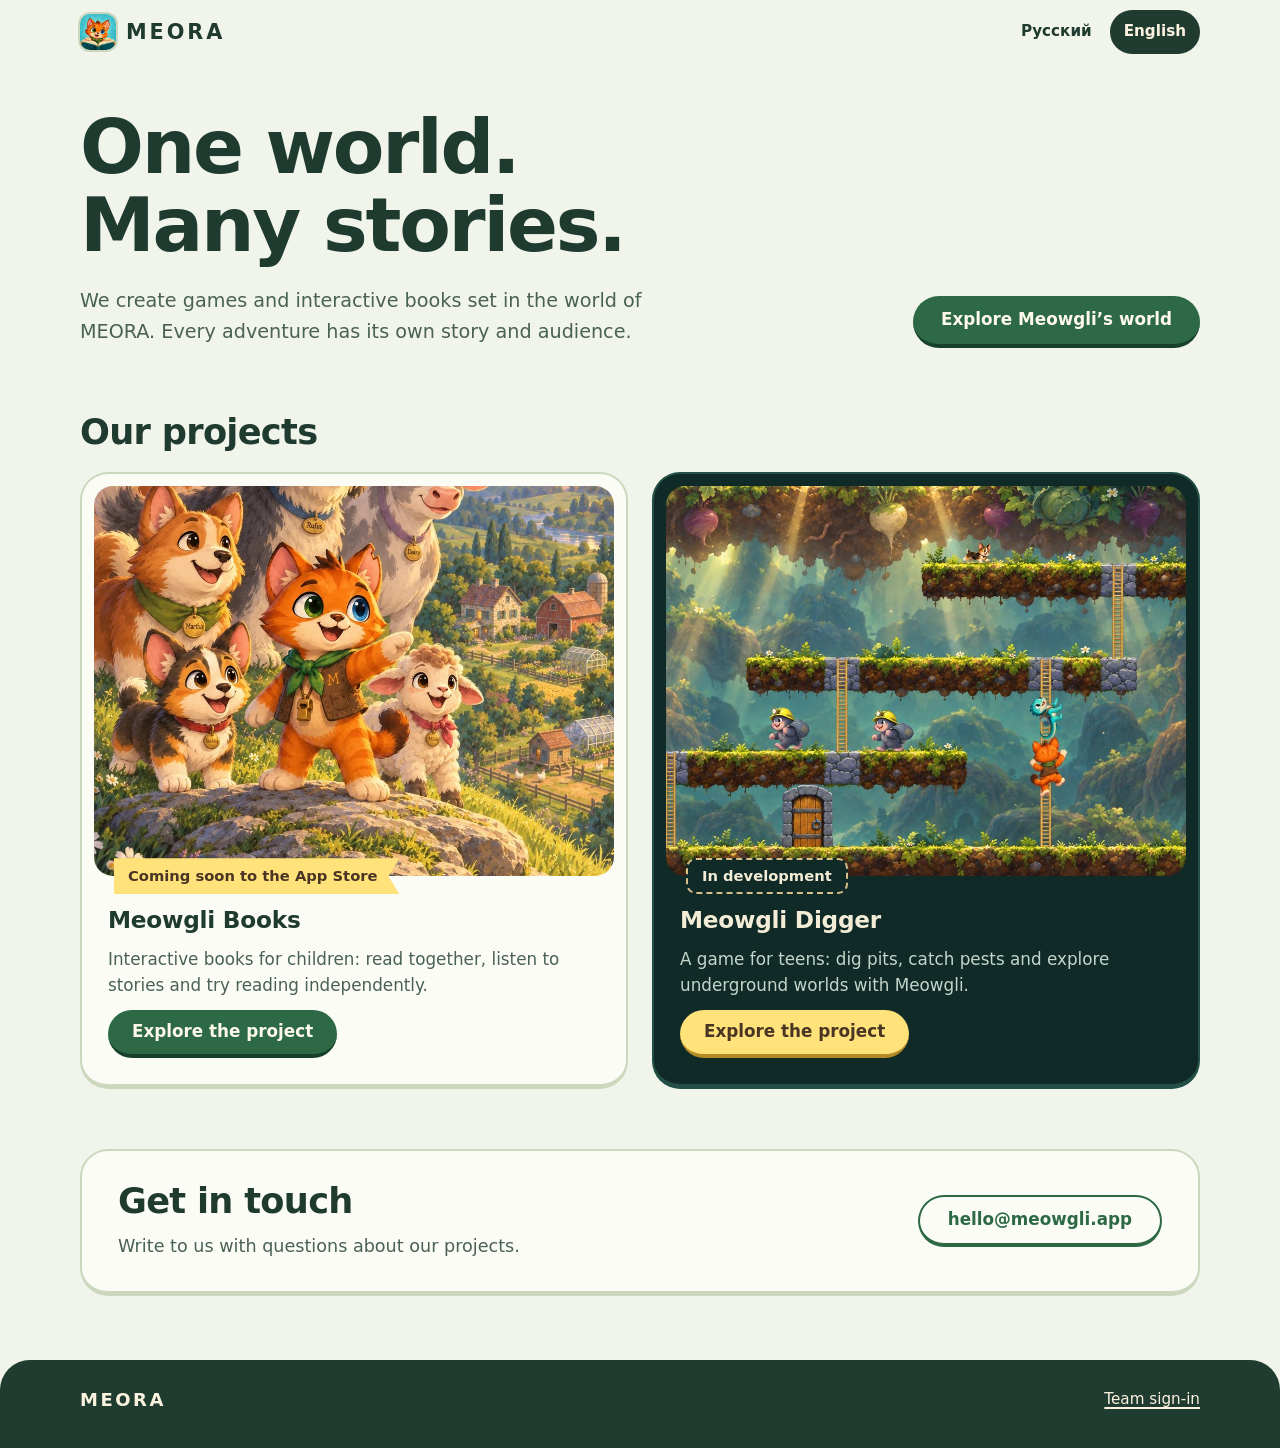
==== en/index.html @ 54ad19a6 "meoraworld.com: build_site.py" ====
<!doctype html><html lang="en"><head><meta charset="utf-8"><meta name="viewport" content="width=device-width,initial-scale=1"><title>MEORA — games and interactive books studio</title><meta name="description" content="MEORA creates games and interactive books. Discover Meowgli Books for children and Meowgli Digger, an adventure game for teens."><link rel="canonical" href="https://meoraworld.com/en/"><link rel="alternate" hreflang="ru" href="https://meoraworld.com/ru/"><link rel="alternate" hreflang="en" href="https://meoraworld.com/en/"><link rel="alternate" hreflang="x-default" href="https://meoraworld.com/"><meta property="og:title" content="MEORA — games and interactive books studio"><meta property="og:description" content="MEORA creates games and interactive books. Discover Meowgli Books for children and Meowgli Digger, an adventure game for teens."><meta property="og:url" content="https://meoraworld.com/en/"><meta property="og:image" content="https://meoraworld.com/assets/og.jpg"><meta property="og:image:width" content="1200"><meta property="og:image:height" content="630"><meta property="og:image:alt" content="Meowgli"><meta property="og:locale" content="en_US"><meta property="og:type" content="website"><meta property="og:site_name" content="MEORA"><meta name="twitter:card" content="summary_large_image"><meta name="theme-color" content="#f1f4ea" media="(prefers-color-scheme: light)"><meta name="theme-color" content="#12211a" media="(prefers-color-scheme: dark)"><link rel="icon" type="image/png" href="/assets/meowgli.png"><link rel="apple-touch-icon" href="/assets/meowgli.png"><link rel="stylesheet" href="/style.css"><script type="application/ld+json">{"@context": "https://schema.org", "@graph": [{"@type": "Organization", "@id": "https://meoraworld.com/#organization", "name": "MEORA", "url": "https://meoraworld.com/", "email": "hello@meowgli.app"}, {"@type": "WebSite", "@id": "https://meoraworld.com/#website", "name": "MEORA", "url": "https://meoraworld.com/", "inLanguage": ["ru", "en"], "publisher": {"@id": "https://meoraworld.com/#organization"}}]}</script></head><body><a class="skip" href="#main">Skip to content</a><header class="top"><div class="wrap top-in"><a class="brand" href="/en/"><img class="brand-mark" src="/assets/meowgli.png" alt="" width="36" height="36">MEORA</a><nav class="langs" aria-label="Language"><a href="/ru/" hreflang="ru" lang="ru">Русский</a><span aria-current="page">English</span></nav></div></header><main id="main"><section class="hero"><div class="wrap hero-in"><h1>One world. Many stories.</h1><p class="intro">We create games and interactive books set in the world of MEORA. Every adventure has its own story and audience.</p><a class="button" href="https://meowgli.app/en/">Explore Meowgli’s world</a></div></section><section class="shelf" aria-labelledby="projects"><div class="wrap"><h2 id="projects">Our projects</h2><div class="windows"><article class="window books"><figure class="pic"><img src="/assets/farm.jpg" alt="Cover of Our Farm" width="1000" height="1333" loading="eager" fetchpriority="high"></figure><p class="status">Coming soon to the App Store</p><div class="window-body"><h3>Meowgli Books</h3><p>Interactive books for children: read together, listen to stories and try reading independently.</p><a class="button" href="https://meowgli.app/en/books/">Explore the project<span class="vh"> — Meowgli Books</span></a></div></article><article class="window digger night"><figure class="pic"><img src="/assets/digger.jpg" alt="Key art of the underground world in Meowgli Digger" width="1200" height="675" loading="lazy"></figure><p class="status wip">In development</p><div class="window-body"><h3>Meowgli Digger</h3><p>A game for teens: dig pits, catch pests and explore underground worlds with Meowgli.</p><a class="button" href="https://meowgli.app/en/digger/">Explore the project<span class="vh"> — Meowgli Digger</span></a></div></article></div></div></section><section class="contact"><div class="wrap contact-in"><h2>Get in touch</h2><p>Write to us with questions about our projects.</p><a class="button ghost" href="mailto:hello@meowgli.app">hello@meowgli.app</a></div></section></main><footer class="foot"><div class="wrap foot-in"><span>MEORA</span><a href="https://tracker.meoraworld.com" rel="nofollow">Team sign-in</a></div></footer></body></html>
---- style.css ----
:root{
  color-scheme:light dark;
  --ui:ui-rounded,"SF Pro Rounded",system-ui,-apple-system,"Segoe UI",Roboto,"Helvetica Neue",Arial,sans-serif;
  --gutter:clamp(16px,4.5vw,40px);
  --bg:#f1f4ea;--card:#fbfcf6;--edge:#cbd8bd;--text:#1f3a2e;--muted:#4a6155;--link:#2c6944;
  --band:#203b2f;--on-band:#fbf3df;--on-band-soft:#c9d9c6;--pill:#203b2f;--on-pill:#fbf3df;
  --chip:#ffe27a;--on-chip:#4a3423;--stitch:#b99a5b;
  --btn:#2c6944;--btn-lip:#17402b;--on-btn:#fff9ea;
  --focus:#9a4700;--focus-on-band:#ffe27a;
}
@media(prefers-color-scheme:dark){:root{
  --bg:#12211a;--card:#1b3126;--edge:#325240;--text:#f1e8d0;--muted:#b8c9b9;--link:#e6c07f;
  --band:#0f1f17;--on-band-soft:#bdd0be;--pill:#f1e8d0;--on-pill:#12211a;--stitch:#8c7340;
  --btn:#e0b878;--btn-lip:#9a7a3f;--on-btn:#23311f;--focus:#ffbf78}}

*{box-sizing:border-box}
html{background:var(--bg);-webkit-text-size-adjust:100%}
body{margin:0;min-height:100vh;min-height:100svh;display:flex;flex-direction:column;background:var(--bg);color:var(--text);font:400 18px/1.65 var(--ui);overflow-wrap:break-word}
main{flex:1}
img{display:block;max-width:100%;height:auto}
a{color:var(--link);text-underline-offset:.2em;text-decoration-thickness:1.5px}
a:focus-visible{outline:3px solid var(--focus);outline-offset:3px;border-radius:6px}
.wrap{width:min(1120px,100% - 2 * var(--gutter));margin-inline:auto}
.skip{position:absolute;left:var(--gutter);top:-90px;z-index:10;padding:12px 18px;border-radius:12px;background:var(--card);color:var(--text);font-weight:700}
.skip:focus{top:10px}
.vh{position:absolute;width:1px;height:1px;overflow:hidden;clip:rect(0 0 0 0);white-space:nowrap}

/* Шапка */
.top-in{display:flex;align-items:center;justify-content:space-between;gap:12px;padding:8px 0}
.brand{display:inline-flex;align-items:center;gap:10px;min-height:48px;color:var(--text);font-weight:800;font-size:1.3rem;letter-spacing:.14em;text-decoration:none}
.brand-mark{width:36px;height:36px;border-radius:10px;box-shadow:0 0 0 2px var(--edge)}
.langs{display:flex;gap:4px}
.langs a,.langs span{display:inline-flex;align-items:center;justify-content:center;min-height:44px;min-width:44px;padding:0 14px;border-radius:999px;color:var(--text);font-weight:700;font-size:.95rem;text-decoration:none}
.langs a:hover{background:rgba(32,59,47,.09)}
.langs span{background:var(--pill);color:var(--on-pill);font-weight:800}

/* Сцена: заголовок и вход во вселенную */
.hero{padding:28px 0 40px}
.hero-in{display:grid;gap:22px;justify-items:start}
.hero h1{margin:0;max-width:11em;font:800 clamp(2.6rem,12vw,4.7rem)/1.04 var(--ui);letter-spacing:-.03em;text-wrap:balance}
.intro{margin:0;max-width:31em;font-size:1.2rem;line-height:1.6;color:var(--muted)}
.button{display:inline-flex;align-items:center;justify-content:center;min-height:52px;padding:0 28px;border-radius:999px;background:var(--btn);color:var(--on-btn);font-weight:800;font-size:1.05rem;text-align:center;text-decoration:none;border-bottom:4px solid var(--btn-lip)}
.button:active{transform:translateY(2px);border-bottom-width:2px}
.button.ghost{background:transparent;color:var(--link);border:2px solid var(--btn);border-bottom-width:4px}
@media(min-width:900px){
  .hero{padding:44px 0 56px}
  .hero-in{grid-template-columns:minmax(0,1fr) auto;align-items:end;column-gap:48px}
  .hero h1{grid-column:1}
  .intro{grid-column:1}
  .hero .button{grid-column:2;grid-row:1 / span 2;align-self:end}
}

/* Проекты: две рамки с картинами */
.shelf{padding:8px 0 56px}
.shelf h2,.contact h2{margin:0 0 20px;font:800 clamp(1.6rem,6vw,2.2rem)/1.15 var(--ui);letter-spacing:-.02em}
.windows{display:grid;gap:18px}
.window{display:flex;flex-direction:column;gap:14px;padding:10px 10px 22px;background:var(--card);color:var(--text);border:2px solid var(--edge);border-bottom-width:5px;border-radius:28px}
.window .pic{margin:0}
.window .pic img{width:100%;aspect-ratio:3/2;object-fit:cover;border-radius:19px}
.window.books .pic img{object-position:50% 68%}
.window.digger .pic img{object-position:72% 50%}
.window-body{flex:1;display:flex;flex-direction:column;align-items:flex-start;gap:12px;padding:0 14px}
.window h3{margin:0;font:800 1.45rem/1.2 var(--ui);letter-spacing:-.01em}
.window-body p{margin:0;color:var(--muted);font-size:1.05rem;line-height:1.55}
.window .status{position:relative;z-index:1;align-self:flex-start;margin:-32px 0 -2px 16px}
.window .button{margin-top:auto;min-height:48px;padding:0 24px}
.window.night{--card:#102b27;--edge:#244f47;--text:#f3ecd6;--muted:#c3d5ca;--btn:var(--chip);--btn-lip:#b58b25;--on-btn:var(--on-chip);--stitch:#d8c18c}
.window.night .button{color:var(--on-chip)}
@media(prefers-color-scheme:dark){.window.night{--card:#0b201d;--edge:#1f4a43}}
@media(hover:hover){.window{transition:transform .15s,box-shadow .15s}.window:hover{transform:translateY(-3px);box-shadow:0 14px 26px -16px rgba(32,59,47,.55)}}
@media(min-width:760px){
  .windows{grid-template-columns:1fr 1fr;gap:24px}
  .window{padding:12px 12px 26px}
  .window .pic img{aspect-ratio:4/3}
  .window .status{margin-left:20px}
}

/* Ярлыки статуса: «скоро» — золотая ленточка с вырезом (как ушко Мяугли), «в разработке» — пунктир, как стежки */
.status{display:inline-flex;align-items:center;margin:0;min-height:36px;padding:4px 22px 4px 14px;font-size:.92rem;font-weight:800;line-height:1.25;color:var(--on-chip);background:var(--chip);clip-path:polygon(0 0,100% 0,calc(100% - 11px) 50%,100% 100%,0 100%)}
.status.wip{padding:3px 14px;background:var(--card);color:var(--text);border:2px dashed var(--stitch);border-radius:10px;clip-path:none}

/* Контакт */
.contact{padding:4px 0 64px}
.contact-in{display:grid;gap:10px;justify-items:start}
.contact-in .button{margin-top:10px}
.contact p{margin:0;max-width:30em;color:var(--muted);font-size:1.1rem}
.contact h2{margin-bottom:0}
@media(min-width:900px){
  .contact-in{grid-template-columns:minmax(0,1fr) auto;align-items:center;column-gap:48px;padding:30px 36px;border:2px solid var(--edge);border-bottom-width:5px;border-radius:28px;background:var(--card)}
  .contact-in .button{grid-column:2;grid-row:1 / span 2;margin-top:0}
}

/* Подвал */
.foot{background:var(--band);color:var(--on-band-soft);padding:18px 0 26px;border-radius:30px 30px 0 0}
.foot-in{display:flex;flex-wrap:wrap;align-items:center;justify-content:space-between;gap:0 22px}
.foot-in span{font-weight:800;letter-spacing:.14em;color:var(--on-band)}
.foot a{display:inline-flex;align-items:center;justify-content:center;min-height:44px;min-width:44px;color:var(--on-band);font-size:.95rem}
.foot a:focus-visible{outline-color:var(--focus-on-band)}

/* Выбор языка и 404 */
.choose{flex:1;display:grid;align-content:center;justify-items:center;gap:18px;padding:48px var(--gutter);text-align:center}
.choose .brand{min-height:0}
.choose h1{margin:0;font:800 clamp(1.8rem,7vw,2.6rem)/1.15 var(--ui);letter-spacing:-.02em}
.choose p{margin:0;color:var(--muted)}
.choose ul{display:grid;gap:12px;width:min(320px,100%);margin:6px 0 0;padding:0;list-style:none}
.choose li a{display:flex;align-items:center;justify-content:center;min-height:56px;padding:0 28px;border-radius:999px;background:var(--pill);color:var(--on-pill);font-weight:800;text-decoration:none;border-bottom:4px solid #0b1912}
@media(prefers-color-scheme:dark){.choose li a{border-bottom-color:#c9b98f}}
.choose li a:focus-visible{outline-color:var(--focus)}

@media(prefers-reduced-motion:reduce){*{transition:none!important}}
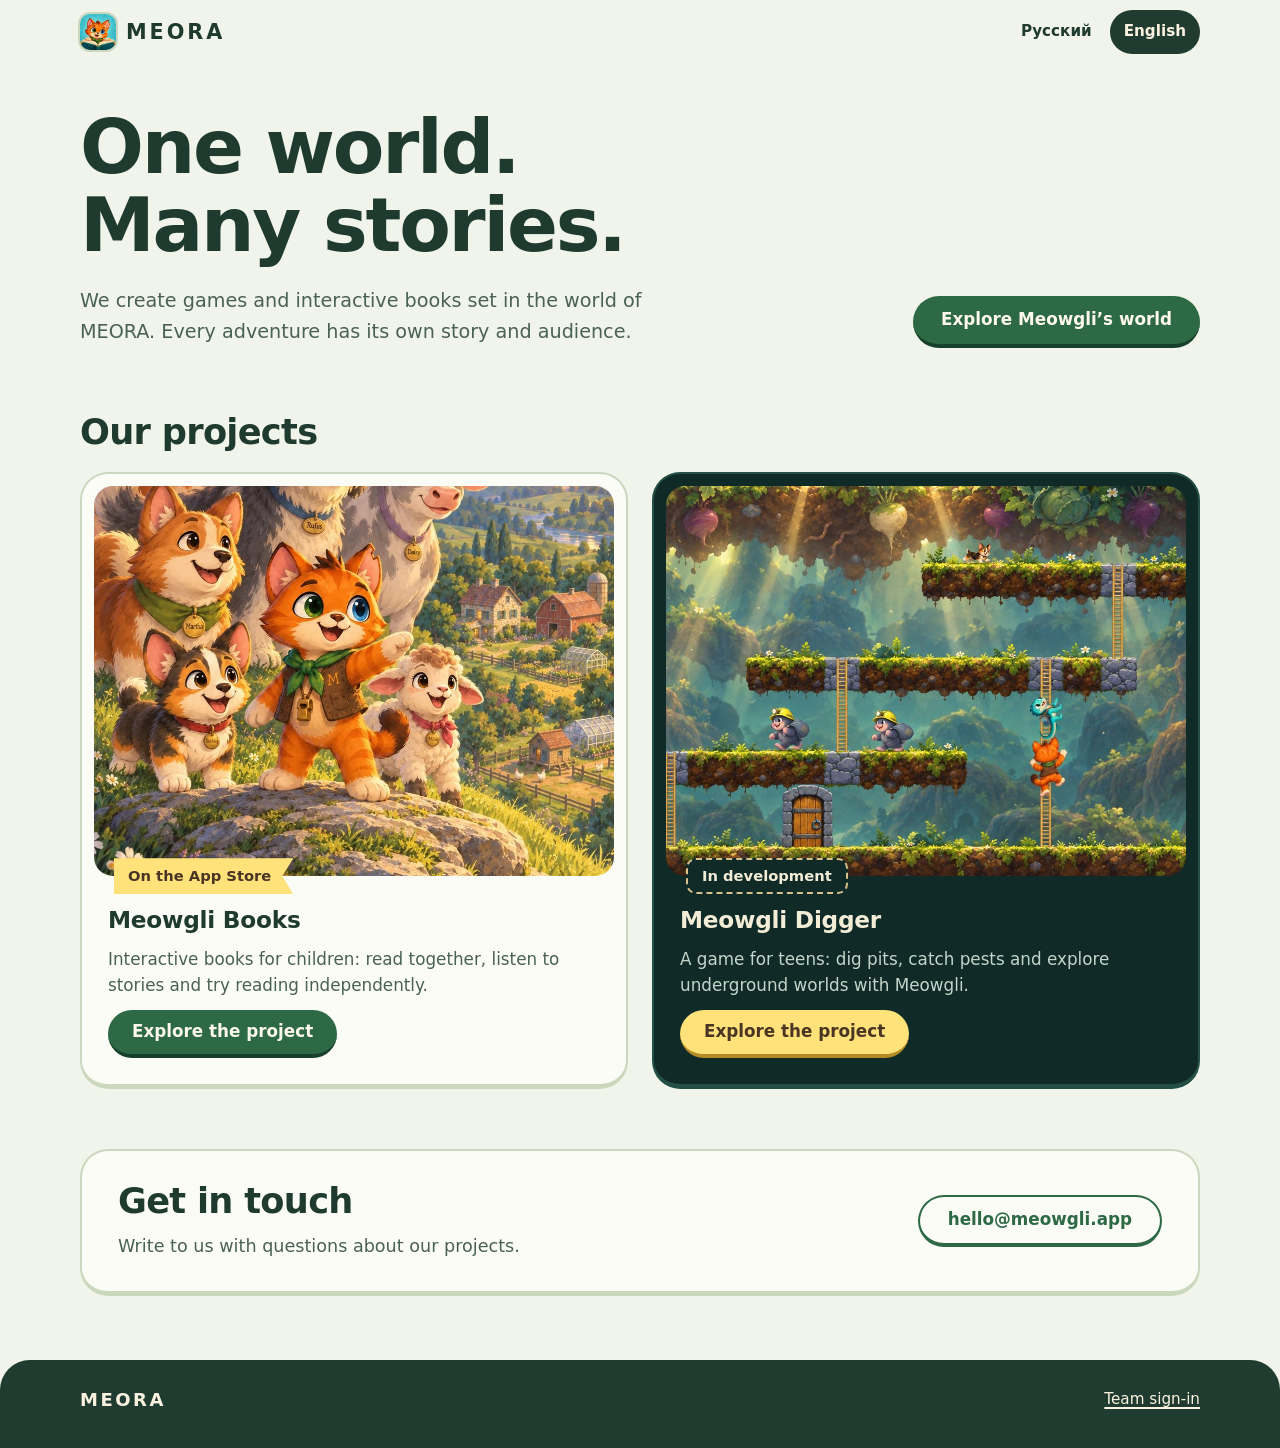
==== commit e532d665: "meoraworld.com: build_site.py" ====
--- a/en/index.html
+++ b/en/index.html
@@ -1 +1 @@
-<!doctype html><html lang="en"><head><meta charset="utf-8"><meta name="viewport" content="width=device-width,initial-scale=1"><title>MEORA — games and interactive books studio</title><meta name="description" content="MEORA creates games and interactive books. Discover Meowgli Books for children and Meowgli Digger, an adventure game for teens."><link rel="canonical" href="https://meoraworld.com/en/"><link rel="alternate" hreflang="ru" href="https://meoraworld.com/ru/"><link rel="alternate" hreflang="en" href="https://meoraworld.com/en/"><link rel="alternate" hreflang="x-default" href="https://meoraworld.com/"><meta property="og:title" content="MEORA — games and interactive books studio"><meta property="og:description" content="MEORA creates games and interactive books. Discover Meowgli Books for children and Meowgli Digger, an adventure game for teens."><meta property="og:url" content="https://meoraworld.com/en/"><meta property="og:image" content="https://meoraworld.com/assets/og.jpg"><meta property="og:image:width" content="1200"><meta property="og:image:height" content="630"><meta property="og:image:alt" content="Meowgli"><meta property="og:locale" content="en_US"><meta property="og:type" content="website"><meta property="og:site_name" content="MEORA"><meta name="twitter:card" content="summary_large_image"><meta name="theme-color" content="#f1f4ea" media="(prefers-color-scheme: light)"><meta name="theme-color" content="#12211a" media="(prefers-color-scheme: dark)"><link rel="icon" type="image/png" href="/assets/meowgli.png"><link rel="apple-touch-icon" href="/assets/meowgli.png"><link rel="stylesheet" href="/style.css"><script type="application/ld+json">{"@context": "https://schema.org", "@graph": [{"@type": "Organization", "@id": "https://meoraworld.com/#organization", "name": "MEORA", "url": "https://meoraworld.com/", "email": "hello@meowgli.app"}, {"@type": "WebSite", "@id": "https://meoraworld.com/#website", "name": "MEORA", "url": "https://meoraworld.com/", "inLanguage": ["ru", "en"], "publisher": {"@id": "https://meoraworld.com/#organization"}}]}</script></head><body><a class="skip" href="#main">Skip to content</a><header class="top"><div class="wrap top-in"><a class="brand" href="/en/"><img class="brand-mark" src="/assets/meowgli.png" alt="" width="36" height="36">MEORA</a><nav class="langs" aria-label="Language"><a href="/ru/" hreflang="ru" lang="ru">Русский</a><span aria-current="page">English</span></nav></div></header><main id="main"><section class="hero"><div class="wrap hero-in"><h1>One world. Many stories.</h1><p class="intro">We create games and interactive books set in the world of MEORA. Every adventure has its own story and audience.</p><a class="button" href="https://meowgli.app/en/">Explore Meowgli’s world</a></div></section><section class="shelf" aria-labelledby="projects"><div class="wrap"><h2 id="projects">Our projects</h2><div class="windows"><article class="window books"><figure class="pic"><img src="/assets/farm.jpg" alt="Cover of Our Farm" width="1000" height="1333" loading="eager" fetchpriority="high"></figure><p class="status">Coming soon to the App Store</p><div class="window-body"><h3>Meowgli Books</h3><p>Interactive books for children: read together, listen to stories and try reading independently.</p><a class="button" href="https://meowgli.app/en/books/">Explore the project<span class="vh"> — Meowgli Books</span></a></div></article><article class="window digger night"><figure class="pic"><img src="/assets/digger.jpg" alt="Key art of the underground world in Meowgli Digger" width="1200" height="675" loading="lazy"></figure><p class="status wip">In development</p><div class="window-body"><h3>Meowgli Digger</h3><p>A game for teens: dig pits, catch pests and explore underground worlds with Meowgli.</p><a class="button" href="https://meowgli.app/en/digger/">Explore the project<span class="vh"> — Meowgli Digger</span></a></div></article></div></div></section><section class="contact"><div class="wrap contact-in"><h2>Get in touch</h2><p>Write to us with questions about our projects.</p><a class="button ghost" href="mailto:hello@meowgli.app">hello@meowgli.app</a></div></section></main><footer class="foot"><div class="wrap foot-in"><span>MEORA</span><a href="https://tracker.meoraworld.com" rel="nofollow">Team sign-in</a></div></footer></body></html>+<!doctype html><html lang="en"><head><meta charset="utf-8"><meta name="viewport" content="width=device-width,initial-scale=1"><title>MEORA — games and interactive books studio</title><meta name="description" content="MEORA creates games and interactive books. Discover Meowgli Books for children and Meowgli Digger, an adventure game for teens."><link rel="canonical" href="https://meoraworld.com/en/"><link rel="alternate" hreflang="ru" href="https://meoraworld.com/ru/"><link rel="alternate" hreflang="en" href="https://meoraworld.com/en/"><link rel="alternate" hreflang="x-default" href="https://meoraworld.com/"><meta property="og:title" content="MEORA — games and interactive books studio"><meta property="og:description" content="MEORA creates games and interactive books. Discover Meowgli Books for children and Meowgli Digger, an adventure game for teens."><meta property="og:url" content="https://meoraworld.com/en/"><meta property="og:image" content="https://meoraworld.com/assets/og.jpg"><meta property="og:image:width" content="1200"><meta property="og:image:height" content="630"><meta property="og:image:alt" content="Meowgli"><meta property="og:locale" content="en_US"><meta property="og:type" content="website"><meta property="og:site_name" content="MEORA"><meta name="twitter:card" content="summary_large_image"><meta name="theme-color" content="#f1f4ea" media="(prefers-color-scheme: light)"><meta name="theme-color" content="#12211a" media="(prefers-color-scheme: dark)"><link rel="icon" type="image/png" href="/assets/meowgli.png"><link rel="apple-touch-icon" href="/assets/meowgli.png"><link rel="stylesheet" href="/style.css"><script type="application/ld+json">{"@context": "https://schema.org", "@graph": [{"@type": "Organization", "@id": "https://meoraworld.com/#organization", "name": "MEORA", "url": "https://meoraworld.com/", "email": "hello@meowgli.app"}, {"@type": "WebSite", "@id": "https://meoraworld.com/#website", "name": "MEORA", "url": "https://meoraworld.com/", "inLanguage": ["ru", "en"], "publisher": {"@id": "https://meoraworld.com/#organization"}}]}</script></head><body><a class="skip" href="#main">Skip to content</a><header class="top"><div class="wrap top-in"><a class="brand" href="/en/"><img class="brand-mark" src="/assets/meowgli.png" alt="" width="36" height="36">MEORA</a><nav class="langs" aria-label="Language"><a href="/ru/" hreflang="ru" lang="ru">Русский</a><span aria-current="page">English</span></nav></div></header><main id="main"><section class="hero"><div class="wrap hero-in"><h1>One world. Many stories.</h1><p class="intro">We create games and interactive books set in the world of MEORA. Every adventure has its own story and audience.</p><a class="button" href="https://meowgli.app/en/">Explore Meowgli’s world</a></div></section><section class="shelf" aria-labelledby="projects"><div class="wrap"><h2 id="projects">Our projects</h2><div class="windows"><article class="window books"><figure class="pic"><img src="/assets/farm.jpg" alt="Cover of Our Farm" width="1000" height="1333" loading="eager" fetchpriority="high"></figure><p class="status">On the App Store</p><div class="window-body"><h3>Meowgli Books</h3><p>Interactive books for children: read together, listen to stories and try reading independently.</p><a class="button" href="https://meowgli.app/en/books/">Explore the project<span class="vh"> — Meowgli Books</span></a></div></article><article class="window digger night"><figure class="pic"><img src="/assets/digger.jpg" alt="Key art of the underground world in Meowgli Digger" width="1200" height="675" loading="lazy"></figure><p class="status wip">In development</p><div class="window-body"><h3>Meowgli Digger</h3><p>A game for teens: dig pits, catch pests and explore underground worlds with Meowgli.</p><a class="button" href="https://meowgli.app/en/digger/">Explore the project<span class="vh"> — Meowgli Digger</span></a></div></article></div></div></section><section class="contact"><div class="wrap contact-in"><h2>Get in touch</h2><p>Write to us with questions about our projects.</p><a class="button ghost" href="mailto:hello@meowgli.app">hello@meowgli.app</a></div></section></main><footer class="foot"><div class="wrap foot-in"><span>MEORA</span><a href="https://tracker.meoraworld.com" rel="nofollow">Team sign-in</a></div></footer></body></html>
